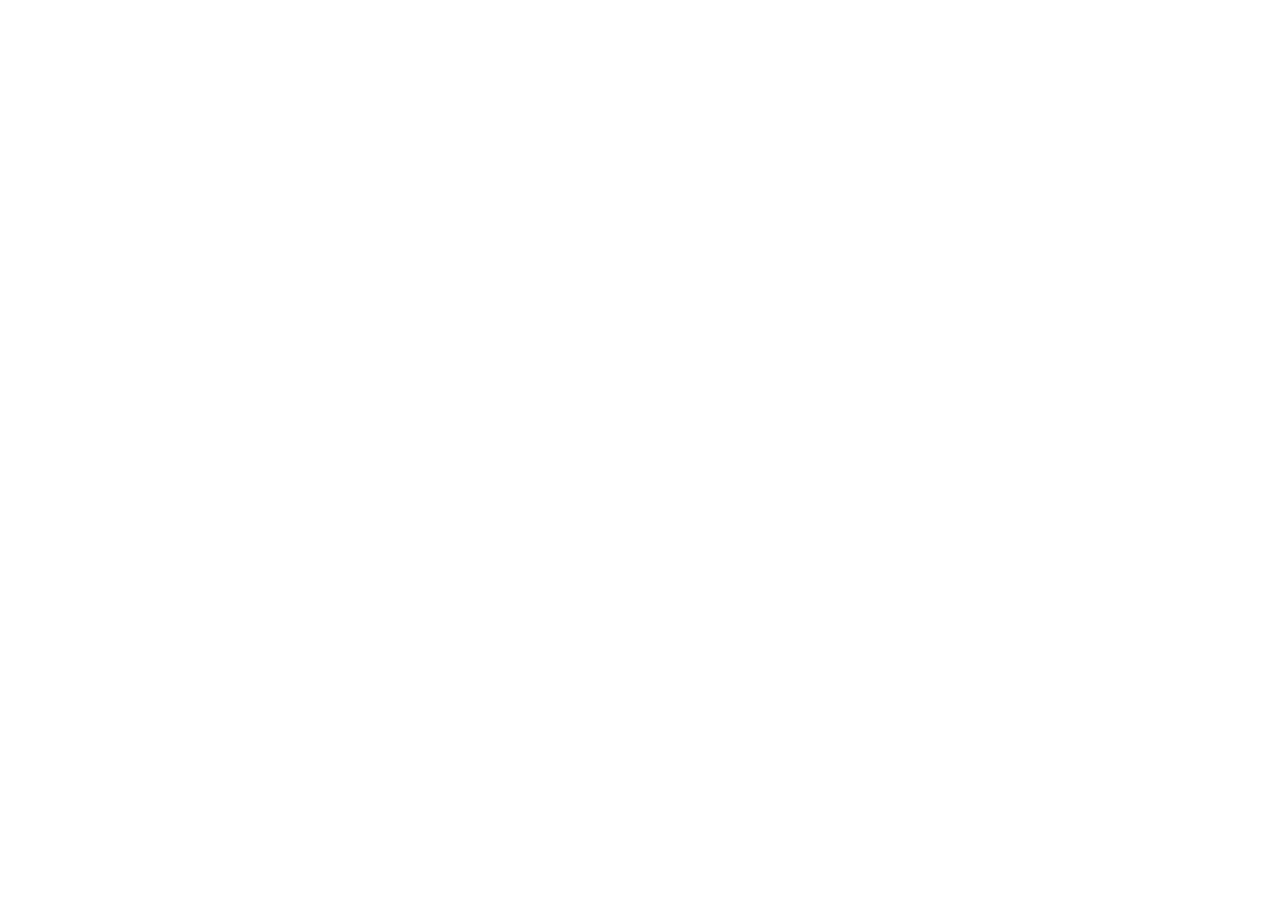
==== index-2.html @ a33e07b6 "v1" ====
<html>
    <head>
        <title>Stripe Gradient 3</title>
        <script src="Gradient.js" ></script>
    </head>
    <style>
        body {
            margin:0;
            padding:0;
        }
        #gradient-canvas {
          --gradient-color-1: #B7EAFF;
          --gradient-color-2: #E7AEFE;
          --gradient-color-3: #FEE9A2;
          --gradient-color-4: #fff;

          /* --gradient-color-1: #B7EAFF;
          --gradient-color-2: #fff;
          --gradient-color-3: #fff;
          --gradient-color-4: #A2FDDD; */

          /* --gradient-color-1: #B7EAFF;
          --gradient-color-2: #E7AEFE;
          --gradient-color-3: #FFAFDB;
          --gradient-color-4: #A2FDDD; */
        }
    </style>
    <body>
        <canvas id="gradient-canvas" style="width:100vw;height:100vh"></canvas>
        <script>
            var gradient = new Gradient()
            gradient.initGradient('#gradient-canvas');
        </script>
    </body>
</html>
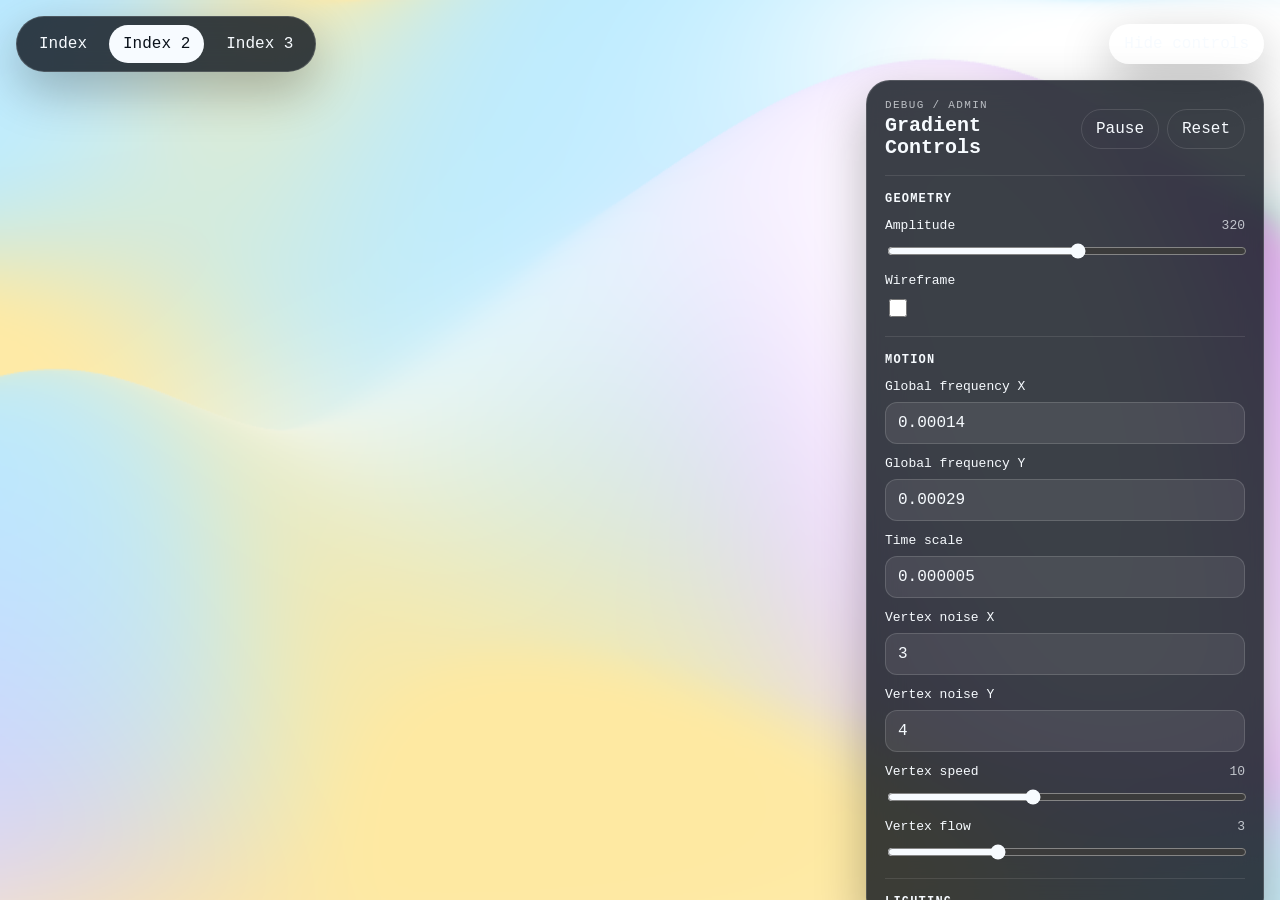
==== commit d6588346: "v2" ====
--- a/index-2.html
+++ b/index-2.html
@@ -1,7 +1,11 @@
 <html>
     <head>
+        <meta charset="utf-8">
+        <meta name="viewport" content="width=device-width, initial-scale=1">
         <title>Stripe Gradient 3</title>
         <script src="Gradient.js" ></script>
+        <script src="controls.js"></script>
+        <link rel="stylesheet" href="controls.css">
     </head>
     <style>
         body {
@@ -28,8 +32,9 @@
     <body>
         <canvas id="gradient-canvas" style="width:100vw;height:100vh"></canvas>
         <script>
-            var gradient = new Gradient()
-            gradient.initGradient('#gradient-canvas');
+            window.gradient = new Gradient()
+            window.gradient.initGradient('#gradient-canvas');
+            mountGradientControls(window.gradient);
         </script>
     </body>
 </html>
--- a/controls.css
+++ b/controls.css
@@ -0,0 +1,222 @@
+.gradient-admin {
+    color: #f7fbff;
+    font-family: "SFMono-Regular", Consolas, "Liberation Mono", Menlo, monospace;
+    pointer-events: none;
+}
+
+.gradient-admin__bar {
+    align-items: center;
+    display: flex;
+    gap: 12px;
+    justify-content: space-between;
+    left: 16px;
+    position: fixed;
+    right: 16px;
+    top: 16px;
+    z-index: 20;
+}
+
+.gradient-admin__nav,
+.gradient-admin__toggle,
+.gradient-admin__panel {
+    backdrop-filter: blur(18px);
+    background: rgba(10, 17, 26, 0.8);
+    border: 1px solid rgba(255, 255, 255, 0.14);
+    box-shadow: 0 18px 50px rgba(0, 0, 0, 0.28);
+    pointer-events: auto;
+}
+
+.gradient-admin__nav {
+    border-radius: 999px;
+    display: flex;
+    flex-wrap: wrap;
+    gap: 8px;
+    padding: 8px;
+}
+
+.gradient-admin__nav-link,
+.gradient-admin__toggle,
+.gradient-admin__button-row button {
+    appearance: none;
+    background: transparent;
+    border: 0;
+    border-radius: 999px;
+    color: inherit;
+    cursor: pointer;
+    font: inherit;
+    padding: 10px 14px;
+    text-decoration: none;
+    transition: background-color 140ms ease, color 140ms ease, border-color 140ms ease;
+}
+
+.gradient-admin__nav-link:hover,
+.gradient-admin__toggle:hover,
+.gradient-admin__button-row button:hover {
+    background: rgba(255, 255, 255, 0.12);
+}
+
+.gradient-admin__nav-link.is-active {
+    background: #f7fbff;
+    color: #0a111a;
+}
+
+.gradient-admin__toggle,
+.gradient-admin__button-row button {
+    border: 1px solid rgba(255, 255, 255, 0.12);
+}
+
+.gradient-admin__panel {
+    border-radius: 24px;
+    max-height: calc(100vh - 96px);
+    overflow: auto;
+    padding: 18px;
+    position: fixed;
+    right: 16px;
+    top: 80px;
+    width: min(360px, calc(100vw - 32px));
+    z-index: 20;
+}
+
+.gradient-admin.is-collapsed .gradient-admin__panel {
+    display: none;
+}
+
+.gradient-admin__panel-header,
+.gradient-admin__button-row,
+.gradient-admin__field-heading,
+.gradient-admin__field--checkbox,
+.gradient-admin__field--color {
+    align-items: center;
+    display: flex;
+    justify-content: space-between;
+}
+
+.gradient-admin__panel-header {
+    gap: 16px;
+    margin-bottom: 16px;
+}
+
+.gradient-admin__panel-header h1,
+.gradient-admin__section h2,
+.gradient-admin__eyebrow,
+.gradient-admin__field,
+.gradient-admin__field-label,
+.gradient-admin__field code,
+.gradient-admin__field output {
+    margin: 0;
+}
+
+.gradient-admin__eyebrow {
+    color: rgba(247, 251, 255, 0.68);
+    font-size: 11px;
+    letter-spacing: 0.12em;
+    text-transform: uppercase;
+}
+
+.gradient-admin__panel-header h1 {
+    font-size: 20px;
+    line-height: 1.1;
+    margin-top: 4px;
+}
+
+.gradient-admin__button-row {
+    gap: 8px;
+}
+
+.gradient-admin__section {
+    border-top: 1px solid rgba(255, 255, 255, 0.1);
+    display: grid;
+    gap: 12px;
+    padding-top: 16px;
+}
+
+.gradient-admin__section + .gradient-admin__section {
+    margin-top: 16px;
+}
+
+.gradient-admin__section h2 {
+    font-size: 12px;
+    letter-spacing: 0.1em;
+    text-transform: uppercase;
+}
+
+.gradient-admin__field {
+    display: grid;
+    gap: 8px;
+}
+
+.gradient-admin__field-label,
+.gradient-admin__field code,
+.gradient-admin__field output,
+.gradient-admin__field input {
+    font-size: 13px;
+}
+
+.gradient-admin__field code,
+.gradient-admin__field output {
+    color: rgba(247, 251, 255, 0.72);
+}
+
+.gradient-admin__field input[type="number"] {
+    appearance: textfield;
+}
+
+.gradient-admin__field input[type="number"],
+.gradient-admin__field input[type="range"],
+.gradient-admin__field input[type="color"] {
+    width: 100%;
+}
+
+.gradient-admin__field input[type="number"],
+.gradient-admin__field input[type="color"] {
+    background: rgba(255, 255, 255, 0.08);
+    border: 1px solid rgba(255, 255, 255, 0.14);
+    border-radius: 12px;
+    color: inherit;
+    font: inherit;
+    min-height: 42px;
+    padding: 0 12px;
+}
+
+.gradient-admin__field input[type="range"] {
+    accent-color: #f7fbff;
+}
+
+.gradient-admin__field input[type="checkbox"] {
+    accent-color: #f7fbff;
+    height: 18px;
+    width: 18px;
+}
+
+.gradient-admin__field input[type="color"] {
+    cursor: pointer;
+    min-width: 72px;
+    padding: 4px;
+}
+
+@media (max-width: 720px) {
+    .gradient-admin__bar {
+        align-items: stretch;
+        flex-direction: column;
+    }
+
+    .gradient-admin__nav {
+        border-radius: 24px;
+    }
+
+    .gradient-admin__toggle {
+        align-self: flex-end;
+    }
+
+    .gradient-admin__panel {
+        left: 16px;
+        right: 16px;
+        top: 120px;
+        width: auto;
+    }
+
+    .gradient-admin__panel-header {
+        align-items: flex-start;
+        flex-direction: column;
+    }
+}
